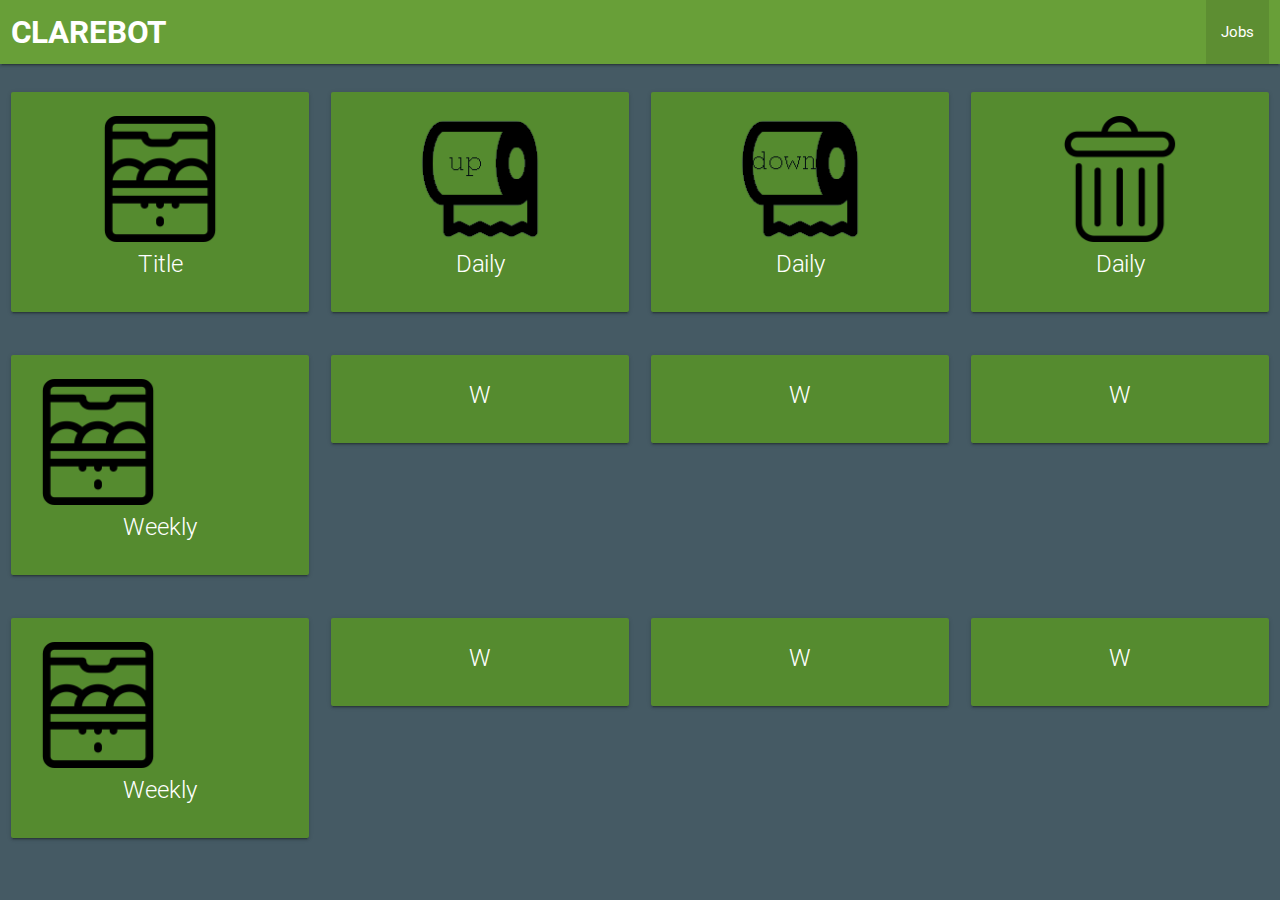
==== dashboard/index.html @ a00e63a8 "Added images and redeisgned layout" ====
<!DOCTYPE html>
<html>

<head>
    <meta charset="utf-8">
    <meta name="viewport" content="width=device-width, initial-scale=1.0" />

    <!--Import Google Icon Font-->
    <link href="http://fonts.googleapis.com/icon?family=Material+Icons" rel="stylesheet">

    <link type="text/css" rel="stylesheet" href="res/css/materialize.min.css" media="screen,projection" />
    <link type="text/css" rel="stylesheet" href="res/css/style.css" />
</head>

<body class="blue-grey darken-2">
    <div class="row">

        <nav>
            <div class="nav-wrapper light-green darken-2">
                <div class="col s12">
                    <a href="#!" class="brand-logo">Clarebot</a>
                    <ul class="right">
                        <li class="active"><a href="#">Jobs</a></li>
                    </ul>
                </div>
            </div>
        </nav>
    </div>

    <div class="row">
        <div class="col s3">
            <div class="card light-green darken-3">
                <div class="card-content white-text center">
                    <img src="res/img/dishwasher.png" alt="Kitchen" class="job-icon">
                    <span class="card-title">Title</span>

                </div>
            </div>
        </div>
        <div class="col s3">
            <div class="card light-green darken-3">
                <div class="card-content white-text center">
                  <img src="res/img/toilet-paper-up.png" alt="u/s Bathroom" class="job-icon">
                    <span class="card-title">Daily</span>
                </div>
            </div>
        </div>
        <div class="col s3">
            <div class="card light-green darken-3">
                <div class="card-content white-text center">
                  <img src="res/img/toilet-paper-down.png" alt="d/s Bathroom" class="job-icon">
                    <span class="card-title">Daily</span>
                </div>
            </div>
        </div>
        <div class="col s3">
            <div class="card light-green darken-3">
                <div class="card-content white-text center">
                  <img src="res/img/bin.png" alt="Rubbish" class="job-icon">
                    <span class="card-title">Daily</span>
                </div>
            </div>
        </div>
    </div>


    <div class="row">
        <div class="col s3">
            <div class="card light-green darken-3">
                <div class="card-content white-text">
                  <img src="res/img/dishwasher.png" alt="Kitchen" class="job-icon">
                    <span class="card-title center">Weekly</span>
                </div>
            </div>
        </div>
        <div class="col s3">
            <div class="card light-green darken-3">
                <div class="card-content white-text">
                    <span class="card-title center">W</span>
                </div>
            </div>
        </div>
        <div class="col s3">
            <div class="card light-green darken-3">
                <div class="card-content white-text">
                    <span class="card-title center">W</span>
                </div>
            </div>
        </div>
        <div class="col s3">
            <div class="card light-green darken-3">
                <div class="card-content white-text">
                    <span class="card-title center">W</span>
                </div>
            </div>
        </div>
    </div>

    <div class="row">
        <div class="col s3">
            <div class="card light-green darken-3">
                <div class="card-content white-text">
                  <img src="res/img/dishwasher.png" alt="Kitchen" class="job-icon">
                    <span class="card-title center">Weekly</span>
                </div>
            </div>
        </div>
        <div class="col s3">
            <div class="card light-green darken-3">
                <div class="card-content white-text">
                    <span class="card-title center">W</span>
                </div>
            </div>
        </div>
        <div class="col s3">
            <div class="card light-green darken-3">
                <div class="card-content white-text">
                    <span class="card-title center">W</span>
                </div>
            </div>
        </div>
        <div class="col s3">
            <div class="card light-green darken-3">
                <div class="card-content white-text">
                    <span class="card-title center">W</span>
                </div>
            </div>
        </div>
    </div>

    <!--Import jQuery before materialize.js-->
    <script type="text/javascript" src="https://code.jquery.com/jquery-2.1.1.min.js"></script>
    <script type="text/javascript" src="res/js/materialize.min.js"></script>
</body>

</html>
---- dashboard/res/css/style.css ----
.brand-logo {
  font-weight: 600;
  text-transform: uppercase;
}

.job-icon {
  height:14vh;
}

.card {

}
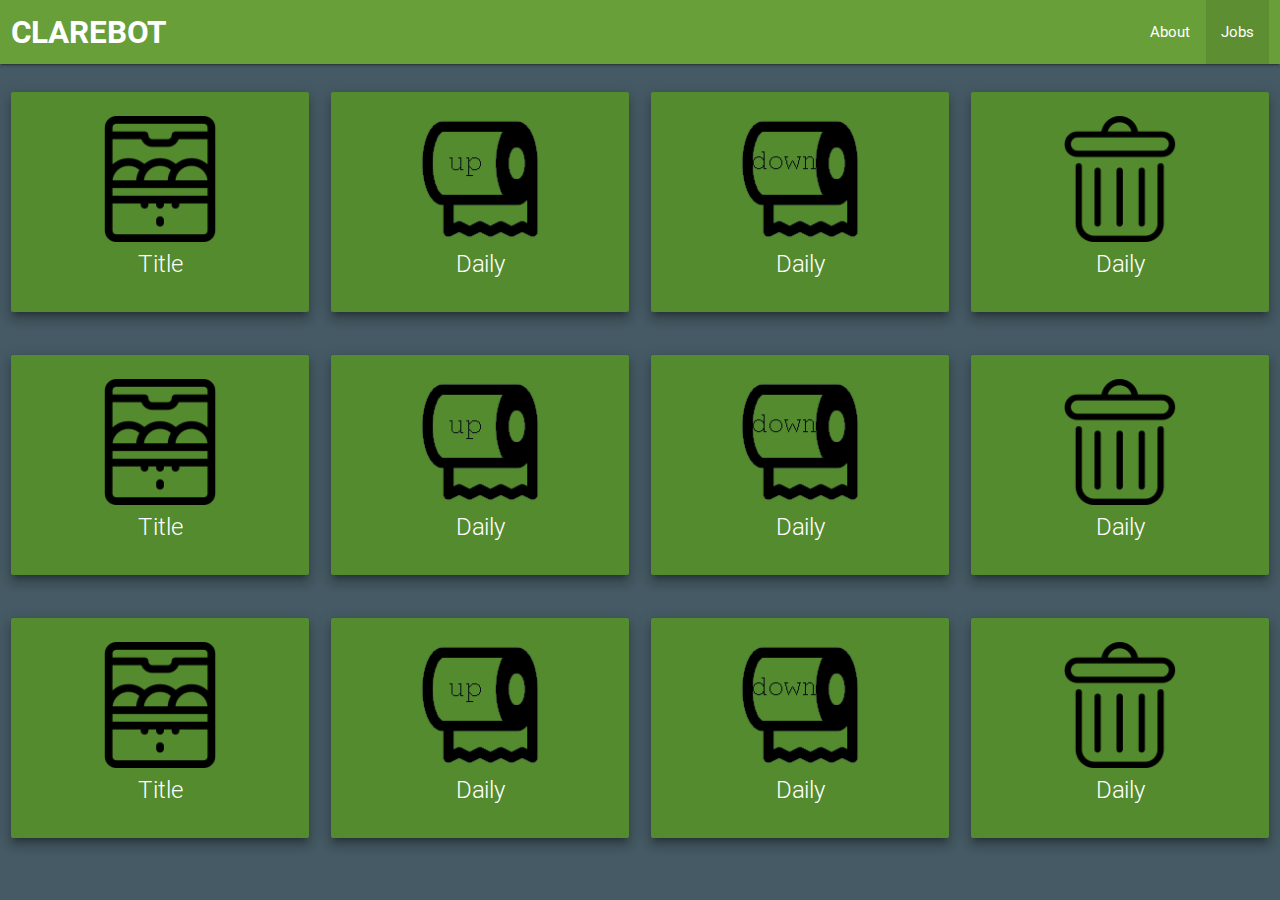
==== commit 831b6818: "Added responsive classes to cards" ====
--- a/dashboard/index.html
+++ b/dashboard/index.html
@@ -20,7 +20,8 @@
                 <div class="col s12">
                     <a href="#!" class="brand-logo">Clarebot</a>
                     <ul class="right">
-                        <li class="active"><a href="#">Jobs</a></li>
+                      <li><a href="about.html">About</a></li>
+                        <li class="active"><a href="index.html">Jobs</a></li>
                     </ul>
                 </div>
             </div>
@@ -28,8 +29,8 @@
     </div>
 
     <div class="row">
-        <div class="col s3">
-            <div class="card light-green darken-3">
+        <div class="col s12 m6 l3">
+            <div class="card light-green darken-3 z-depth-4">
                 <div class="card-content white-text center">
                     <img src="res/img/dishwasher.png" alt="Kitchen" class="job-icon">
                     <span class="card-title">Title</span>
@@ -38,7 +39,7 @@
             </div>
         </div>
         <div class="col s3">
-            <div class="card light-green darken-3">
+            <div class="card light-green darken-3 z-depth-4">
                 <div class="card-content white-text center">
                   <img src="res/img/toilet-paper-up.png" alt="u/s Bathroom" class="job-icon">
                     <span class="card-title">Daily</span>
@@ -46,7 +47,7 @@
             </div>
         </div>
         <div class="col s3">
-            <div class="card light-green darken-3">
+            <div class="card light-green darken-3 z-depth-4">
                 <div class="card-content white-text center">
                   <img src="res/img/toilet-paper-down.png" alt="d/s Bathroom" class="job-icon">
                     <span class="card-title">Daily</span>
@@ -54,7 +55,79 @@
             </div>
         </div>
         <div class="col s3">
-            <div class="card light-green darken-3">
+            <div class="card light-green darken-3 z-depth-4">
+                <div class="card-content white-text center">
+                  <img src="res/img/bin.png" alt="Rubbish" class="job-icon">
+                    <span class="card-title">Daily</span>
+                </div>
+            </div>
+        </div>
+    </div>
+
+    <div class="row">
+        <div class="col s3">
+            <div class="card light-green darken-3 z-depth-4">
+                <div class="card-content white-text center">
+                    <img src="res/img/dishwasher.png" alt="Kitchen" class="job-icon">
+                    <span class="card-title">Title</span>
+
+                </div>
+            </div>
+        </div>
+        <div class="col s3">
+            <div class="card light-green darken-3 z-depth-4">
+                <div class="card-content white-text center">
+                  <img src="res/img/toilet-paper-up.png" alt="u/s Bathroom" class="job-icon">
+                    <span class="card-title">Daily</span>
+                </div>
+            </div>
+        </div>
+        <div class="col s3">
+            <div class="card light-green darken-3 z-depth-4">
+                <div class="card-content white-text center">
+                  <img src="res/img/toilet-paper-down.png" alt="d/s Bathroom" class="job-icon">
+                    <span class="card-title">Daily</span>
+                </div>
+            </div>
+        </div>
+        <div class="col s3">
+            <div class="card light-green darken-3 z-depth-4">
+                <div class="card-content white-text center">
+                  <img src="res/img/bin.png" alt="Rubbish" class="job-icon">
+                    <span class="card-title">Daily</span>
+                </div>
+            </div>
+        </div>
+    </div>
+
+    <div class="row">
+        <div class="col s3">
+            <div class="card light-green darken-3 z-depth-4">
+                <div class="card-content white-text center">
+                    <img src="res/img/dishwasher.png" alt="Kitchen" class="job-icon">
+                    <span class="card-title">Title</span>
+
+                </div>
+            </div>
+        </div>
+        <div class="col s3">
+            <div class="card light-green darken-3 z-depth-4">
+                <div class="card-content white-text center">
+                  <img src="res/img/toilet-paper-up.png" alt="u/s Bathroom" class="job-icon">
+                    <span class="card-title">Daily</span>
+                </div>
+            </div>
+        </div>
+        <div class="col s3">
+            <div class="card light-green darken-3 z-depth-4">
+                <div class="card-content white-text center">
+                  <img src="res/img/toilet-paper-down.png" alt="d/s Bathroom" class="job-icon">
+                    <span class="card-title">Daily</span>
+                </div>
+            </div>
+        </div>
+        <div class="col s3">
+            <div class="card light-green darken-3 z-depth-4">
                 <div class="card-content white-text center">
                   <img src="res/img/bin.png" alt="Rubbish" class="job-icon">
                     <span class="card-title">Daily</span>
@@ -64,69 +137,6 @@
     </div>
 
 
-    <div class="row">
-        <div class="col s3">
-            <div class="card light-green darken-3">
-                <div class="card-content white-text">
-                  <img src="res/img/dishwasher.png" alt="Kitchen" class="job-icon">
-                    <span class="card-title center">Weekly</span>
-                </div>
-            </div>
-        </div>
-        <div class="col s3">
-            <div class="card light-green darken-3">
-                <div class="card-content white-text">
-                    <span class="card-title center">W</span>
-                </div>
-            </div>
-        </div>
-        <div class="col s3">
-            <div class="card light-green darken-3">
-                <div class="card-content white-text">
-                    <span class="card-title center">W</span>
-                </div>
-            </div>
-        </div>
-        <div class="col s3">
-            <div class="card light-green darken-3">
-                <div class="card-content white-text">
-                    <span class="card-title center">W</span>
-                </div>
-            </div>
-        </div>
-    </div>
-
-    <div class="row">
-        <div class="col s3">
-            <div class="card light-green darken-3">
-                <div class="card-content white-text">
-                  <img src="res/img/dishwasher.png" alt="Kitchen" class="job-icon">
-                    <span class="card-title center">Weekly</span>
-                </div>
-            </div>
-        </div>
-        <div class="col s3">
-            <div class="card light-green darken-3">
-                <div class="card-content white-text">
-                    <span class="card-title center">W</span>
-                </div>
-            </div>
-        </div>
-        <div class="col s3">
-            <div class="card light-green darken-3">
-                <div class="card-content white-text">
-                    <span class="card-title center">W</span>
-                </div>
-            </div>
-        </div>
-        <div class="col s3">
-            <div class="card light-green darken-3">
-                <div class="card-content white-text">
-                    <span class="card-title center">W</span>
-                </div>
-            </div>
-        </div>
-    </div>
 
     <!--Import jQuery before materialize.js-->
     <script type="text/javascript" src="https://code.jquery.com/jquery-2.1.1.min.js"></script>
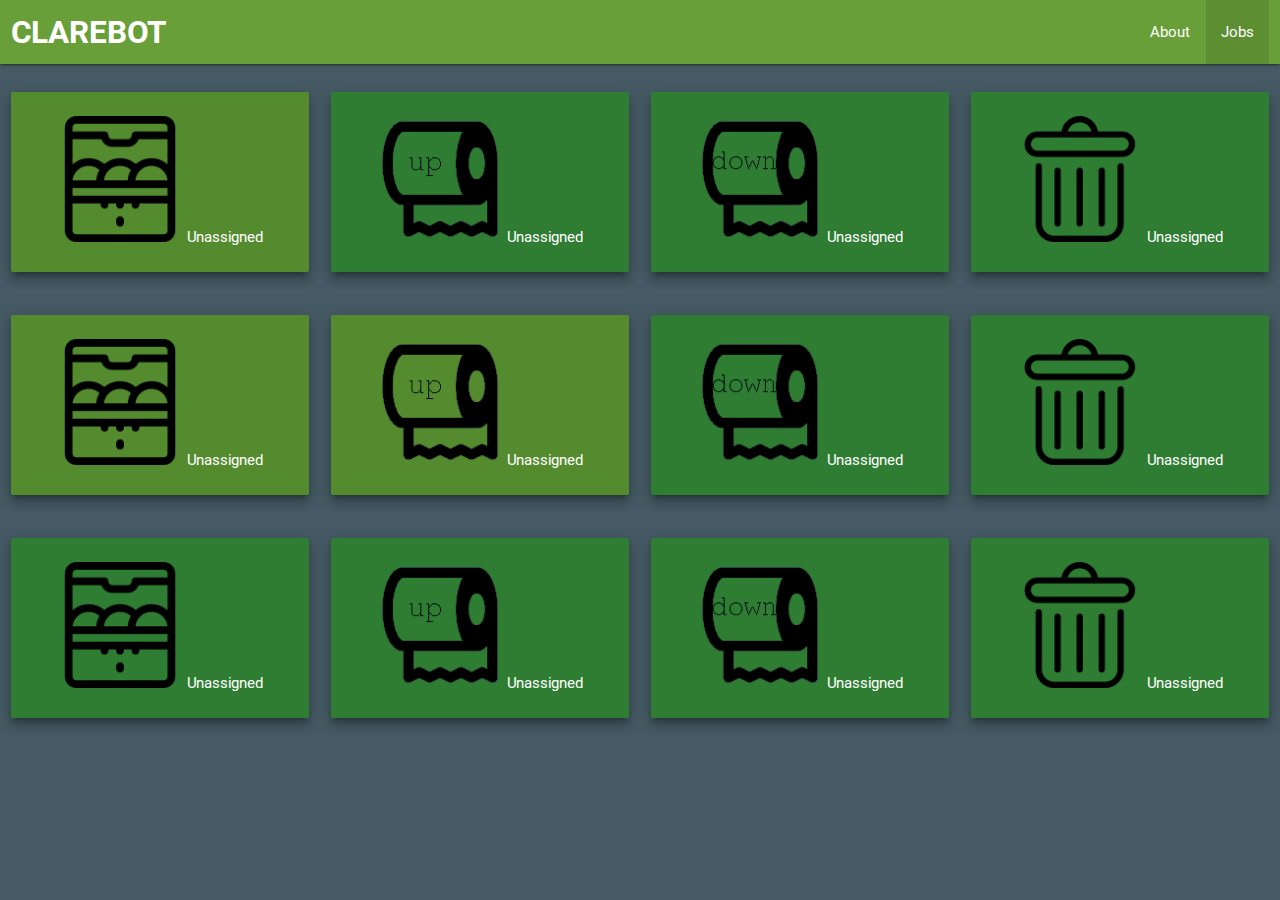
==== commit ed0b2085: "Updated colours of cards" ====
--- a/dashboard/index.html
+++ b/dashboard/index.html
@@ -33,104 +33,104 @@
             <div class="card light-green darken-3 z-depth-4">
                 <div class="card-content white-text center">
                     <img src="res/img/dishwasher.png" alt="Kitchen" class="job-icon">
-                    <span class="card-title">Title</span>
+                    <span class="card-Unassigned">Unassigned</span>
 
                 </div>
             </div>
         </div>
-        <div class="col s3">
-            <div class="card light-green darken-3 z-depth-4">
+        <div class="col s12 m6 l3">
+            <div class="card green darken-3 z-depth-4">
                 <div class="card-content white-text center">
                   <img src="res/img/toilet-paper-up.png" alt="u/s Bathroom" class="job-icon">
-                    <span class="card-title">Daily</span>
+                    <span class="card-Unassigned">Unassigned</span>
                 </div>
             </div>
         </div>
-        <div class="col s3">
-            <div class="card light-green darken-3 z-depth-4">
+        <div class="col s12 m6 l3">
+            <div class="card green darken-3 z-depth-4">
                 <div class="card-content white-text center">
                   <img src="res/img/toilet-paper-down.png" alt="d/s Bathroom" class="job-icon">
-                    <span class="card-title">Daily</span>
+                    <span class="card-Unassigned">Unassigned</span>
                 </div>
             </div>
         </div>
-        <div class="col s3">
-            <div class="card light-green darken-3 z-depth-4">
+        <div class="col s12 m6 l3">
+            <div class="card green darken-3 z-depth-4">
                 <div class="card-content white-text center">
                   <img src="res/img/bin.png" alt="Rubbish" class="job-icon">
-                    <span class="card-title">Daily</span>
+                    <span class="card-Unassigned">Unassigned</span>
                 </div>
             </div>
         </div>
     </div>
 
     <div class="row">
-        <div class="col s3">
+        <div class="col s12 m6 l3">
             <div class="card light-green darken-3 z-depth-4">
                 <div class="card-content white-text center">
                     <img src="res/img/dishwasher.png" alt="Kitchen" class="job-icon">
-                    <span class="card-title">Title</span>
+                    <span class="card-Unassigned">Unassigned</span>
 
                 </div>
             </div>
         </div>
-        <div class="col s3">
+        <div class="col s12 m6 l3">
             <div class="card light-green darken-3 z-depth-4">
                 <div class="card-content white-text center">
                   <img src="res/img/toilet-paper-up.png" alt="u/s Bathroom" class="job-icon">
-                    <span class="card-title">Daily</span>
+                    <span class="card-Unassigned">Unassigned</span>
                 </div>
             </div>
         </div>
-        <div class="col s3">
-            <div class="card light-green darken-3 z-depth-4">
+        <div class="col s12 m6 l3">
+            <div class="card green darken-3 z-depth-4">
                 <div class="card-content white-text center">
                   <img src="res/img/toilet-paper-down.png" alt="d/s Bathroom" class="job-icon">
-                    <span class="card-title">Daily</span>
+                    <span class="card-Unassigned">Unassigned</span>
                 </div>
             </div>
         </div>
-        <div class="col s3">
-            <div class="card light-green darken-3 z-depth-4">
+        <div class="col s12 m6 l3">
+            <div class="card green darken-3 z-depth-4">
                 <div class="card-content white-text center">
                   <img src="res/img/bin.png" alt="Rubbish" class="job-icon">
-                    <span class="card-title">Daily</span>
+                    <span class="card-Unassigned">Unassigned</span>
                 </div>
             </div>
         </div>
     </div>
 
     <div class="row">
-        <div class="col s3">
-            <div class="card light-green darken-3 z-depth-4">
+        <div class="col s12 m6 l3">
+            <div class="card green darken-3 z-depth-4">
                 <div class="card-content white-text center">
                     <img src="res/img/dishwasher.png" alt="Kitchen" class="job-icon">
-                    <span class="card-title">Title</span>
+                    <span class="card-Unassigned">Unassigned</span>
 
                 </div>
             </div>
         </div>
-        <div class="col s3">
-            <div class="card light-green darken-3 z-depth-4">
+        <div class="col s12 m6 l3">
+            <div class="card green darken-3 z-depth-4">
                 <div class="card-content white-text center">
                   <img src="res/img/toilet-paper-up.png" alt="u/s Bathroom" class="job-icon">
-                    <span class="card-title">Daily</span>
+                    <span class="card-Unassigned">Unassigned</span>
                 </div>
             </div>
         </div>
-        <div class="col s3">
-            <div class="card light-green darken-3 z-depth-4">
+        <div class="col s12 m6 l3">
+            <div class="card green darken-3 z-depth-4">
                 <div class="card-content white-text center">
                   <img src="res/img/toilet-paper-down.png" alt="d/s Bathroom" class="job-icon">
-                    <span class="card-title">Daily</span>
+                    <span class="card-Unassigned">Unassigned</span>
                 </div>
             </div>
         </div>
-        <div class="col s3">
-            <div class="card light-green darken-3 z-depth-4">
+        <div class="col s12 m6 l3">
+            <div class="card green darken-3 z-depth-4">
                 <div class="card-content white-text center">
                   <img src="res/img/bin.png" alt="Rubbish" class="job-icon">
-                    <span class="card-title">Daily</span>
+                    <span class="card-Unassigned">Unassigned</span>
                 </div>
             </div>
         </div>
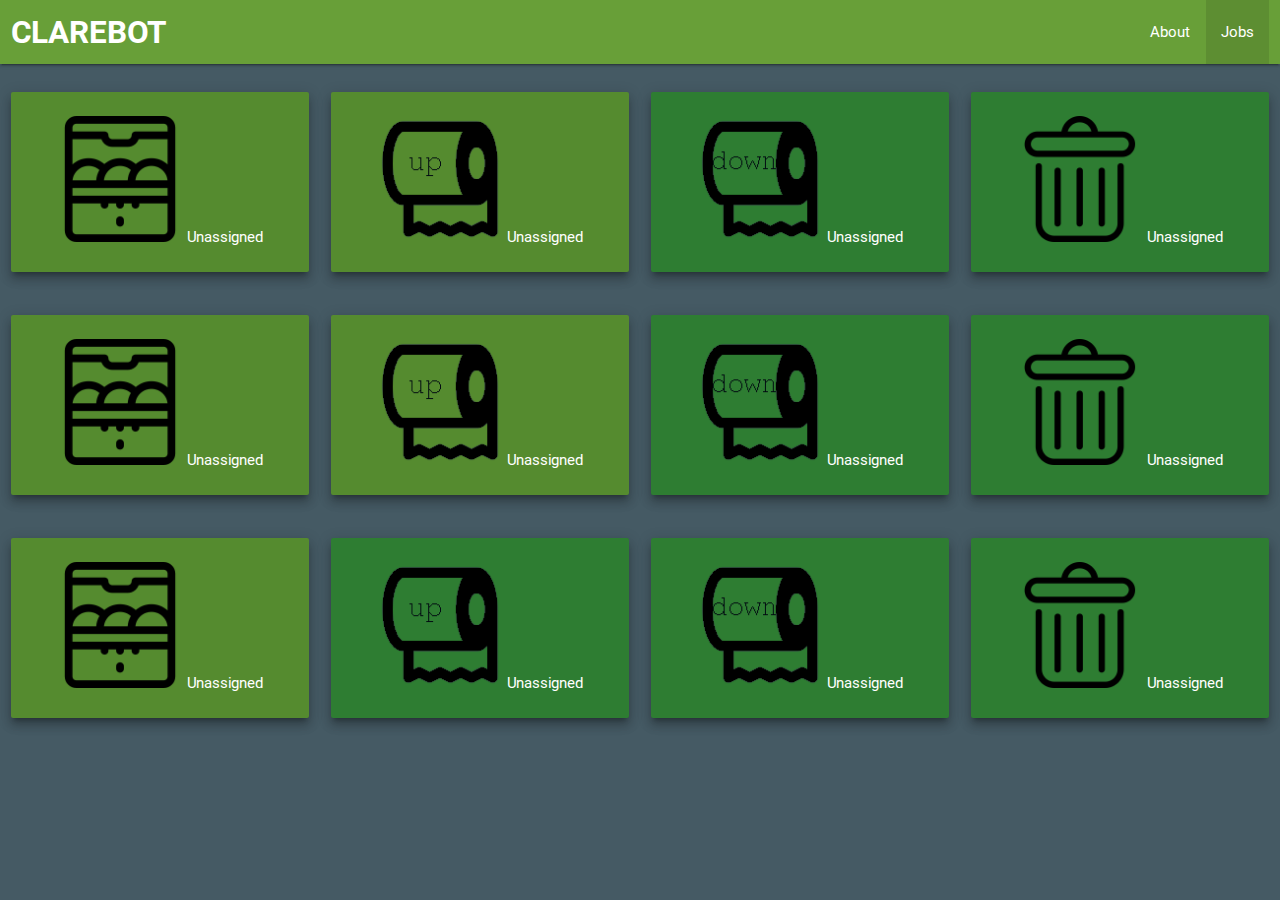
==== commit eb296200: "Updated colours to be next to each other" ====
--- a/dashboard/index.html
+++ b/dashboard/index.html
@@ -21,7 +21,7 @@
                     <a href="#!" class="brand-logo">Clarebot</a>
                     <ul class="right">
                       <li><a href="about.html">About</a></li>
-                        <li class="active"><a href="index.html">Jobs</a></li>
+                      <li class="active"><a href="index.html">Jobs</a></li>
                     </ul>
                 </div>
             </div>
@@ -39,7 +39,7 @@
             </div>
         </div>
         <div class="col s12 m6 l3">
-            <div class="card green darken-3 z-depth-4">
+            <div class="card light-green darken-3 z-depth-4">
                 <div class="card-content white-text center">
                   <img src="res/img/toilet-paper-up.png" alt="u/s Bathroom" class="job-icon">
                     <span class="card-Unassigned">Unassigned</span>
@@ -102,7 +102,7 @@
 
     <div class="row">
         <div class="col s12 m6 l3">
-            <div class="card green darken-3 z-depth-4">
+            <div class="card light-green darken-3 z-depth-4">
                 <div class="card-content white-text center">
                     <img src="res/img/dishwasher.png" alt="Kitchen" class="job-icon">
                     <span class="card-Unassigned">Unassigned</span>
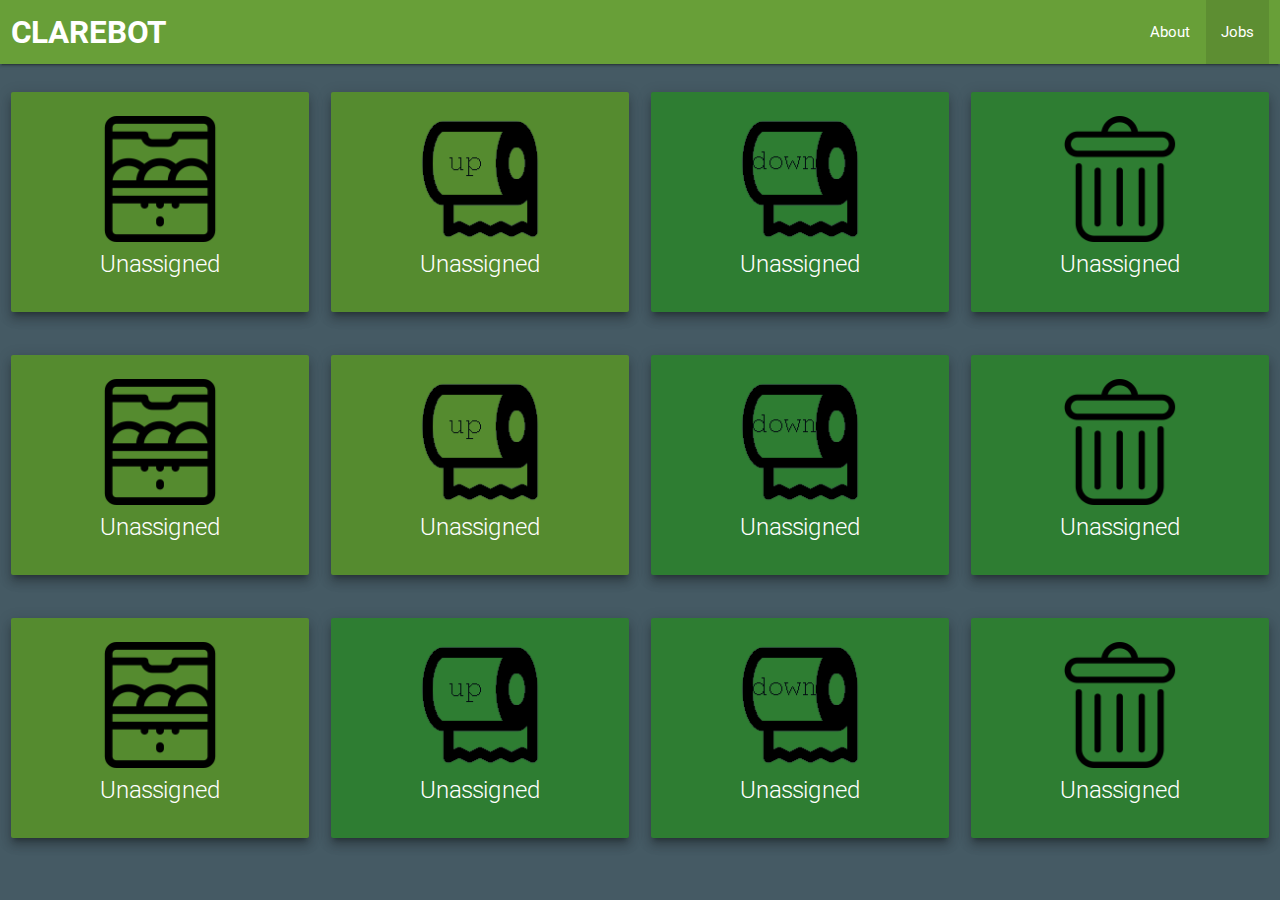
==== commit 88066901: "Fixed up class name" ====
--- a/dashboard/index.html
+++ b/dashboard/index.html
@@ -14,7 +14,6 @@
 
 <body class="blue-grey darken-2">
     <div class="row">
-
         <nav>
             <div class="nav-wrapper light-green darken-2">
                 <div class="col s12">
@@ -33,7 +32,7 @@
             <div class="card light-green darken-3 z-depth-4">
                 <div class="card-content white-text center">
                     <img src="res/img/dishwasher.png" alt="Kitchen" class="job-icon">
-                    <span class="card-Unassigned">Unassigned</span>
+                    <span class="card-title">Unassigned</span>
 
                 </div>
             </div>
@@ -42,7 +41,7 @@
             <div class="card light-green darken-3 z-depth-4">
                 <div class="card-content white-text center">
                   <img src="res/img/toilet-paper-up.png" alt="u/s Bathroom" class="job-icon">
-                    <span class="card-Unassigned">Unassigned</span>
+                    <span class="card-title">Unassigned</span>
                 </div>
             </div>
         </div>
@@ -50,7 +49,7 @@
             <div class="card green darken-3 z-depth-4">
                 <div class="card-content white-text center">
                   <img src="res/img/toilet-paper-down.png" alt="d/s Bathroom" class="job-icon">
-                    <span class="card-Unassigned">Unassigned</span>
+                    <span class="card-title">Unassigned</span>
                 </div>
             </div>
         </div>
@@ -58,7 +57,7 @@
             <div class="card green darken-3 z-depth-4">
                 <div class="card-content white-text center">
                   <img src="res/img/bin.png" alt="Rubbish" class="job-icon">
-                    <span class="card-Unassigned">Unassigned</span>
+                    <span class="card-title">Unassigned</span>
                 </div>
             </div>
         </div>
@@ -69,7 +68,7 @@
             <div class="card light-green darken-3 z-depth-4">
                 <div class="card-content white-text center">
                     <img src="res/img/dishwasher.png" alt="Kitchen" class="job-icon">
-                    <span class="card-Unassigned">Unassigned</span>
+                    <span class="card-title">Unassigned</span>
 
                 </div>
             </div>
@@ -78,7 +77,7 @@
             <div class="card light-green darken-3 z-depth-4">
                 <div class="card-content white-text center">
                   <img src="res/img/toilet-paper-up.png" alt="u/s Bathroom" class="job-icon">
-                    <span class="card-Unassigned">Unassigned</span>
+                    <span class="card-title">Unassigned</span>
                 </div>
             </div>
         </div>
@@ -86,7 +85,7 @@
             <div class="card green darken-3 z-depth-4">
                 <div class="card-content white-text center">
                   <img src="res/img/toilet-paper-down.png" alt="d/s Bathroom" class="job-icon">
-                    <span class="card-Unassigned">Unassigned</span>
+                    <span class="card-title">Unassigned</span>
                 </div>
             </div>
         </div>
@@ -94,7 +93,7 @@
             <div class="card green darken-3 z-depth-4">
                 <div class="card-content white-text center">
                   <img src="res/img/bin.png" alt="Rubbish" class="job-icon">
-                    <span class="card-Unassigned">Unassigned</span>
+                    <span class="card-title">Unassigned</span>
                 </div>
             </div>
         </div>
@@ -105,7 +104,7 @@
             <div class="card light-green darken-3 z-depth-4">
                 <div class="card-content white-text center">
                     <img src="res/img/dishwasher.png" alt="Kitchen" class="job-icon">
-                    <span class="card-Unassigned">Unassigned</span>
+                    <span class="card-title">Unassigned</span>
 
                 </div>
             </div>
@@ -114,7 +113,7 @@
             <div class="card green darken-3 z-depth-4">
                 <div class="card-content white-text center">
                   <img src="res/img/toilet-paper-up.png" alt="u/s Bathroom" class="job-icon">
-                    <span class="card-Unassigned">Unassigned</span>
+                    <span class="card-title">Unassigned</span>
                 </div>
             </div>
         </div>
@@ -122,7 +121,7 @@
             <div class="card green darken-3 z-depth-4">
                 <div class="card-content white-text center">
                   <img src="res/img/toilet-paper-down.png" alt="d/s Bathroom" class="job-icon">
-                    <span class="card-Unassigned">Unassigned</span>
+                    <span class="card-title">Unassigned</span>
                 </div>
             </div>
         </div>
@@ -130,7 +129,7 @@
             <div class="card green darken-3 z-depth-4">
                 <div class="card-content white-text center">
                   <img src="res/img/bin.png" alt="Rubbish" class="job-icon">
-                    <span class="card-Unassigned">Unassigned</span>
+                    <span class="card-title">Unassigned</span>
                 </div>
             </div>
         </div>
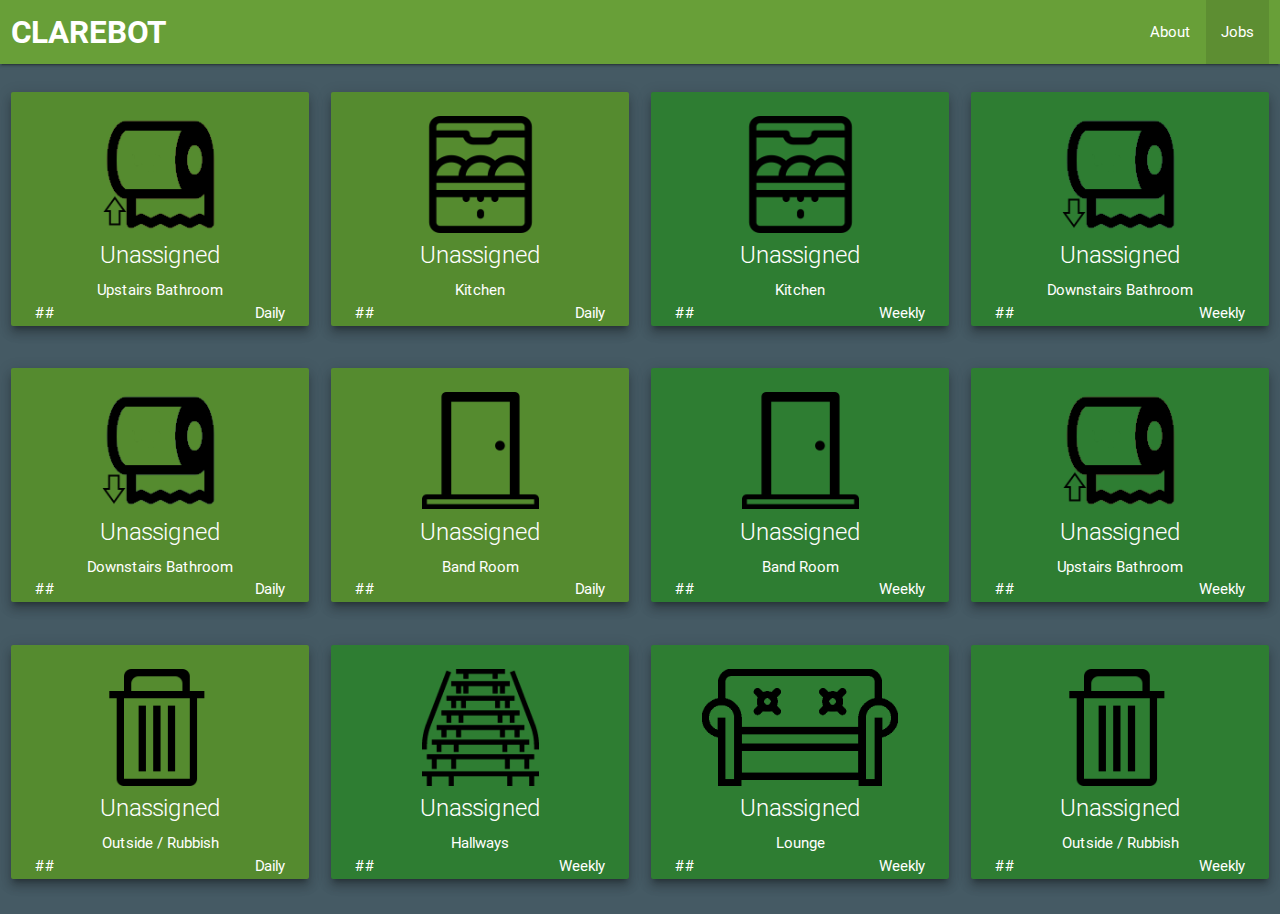
==== commit 214f7e81: "Updated UI & added about page" ====
--- a/dashboard/index.html
+++ b/dashboard/index.html
@@ -4,6 +4,8 @@
 <head>
     <meta charset="utf-8">
     <meta name="viewport" content="width=device-width, initial-scale=1.0" />
+    <title>Clarebot</title>
+    <link rel="shortcut icon" href="res/img/favicon.png">
 
     <!--Import Google Icon Font-->
     <link href="http://fonts.googleapis.com/icon?family=Material+Icons" rel="stylesheet">
@@ -18,7 +20,7 @@
             <div class="nav-wrapper light-green darken-2">
                 <div class="col s12">
                     <a href="#!" class="brand-logo">Clarebot</a>
-                    <ul class="right">
+                    <ul id="nav-mobile" class="right hide-on-med-and-down">
                       <li><a href="about.html">About</a></li>
                       <li class="active"><a href="index.html">Jobs</a></li>
                     </ul>
@@ -31,17 +33,33 @@
         <div class="col s12 m6 l3">
             <div class="card light-green darken-3 z-depth-4">
                 <div class="card-content white-text center">
-                    <img src="res/img/dishwasher.png" alt="Kitchen" class="job-icon">
-                    <span class="card-title">Unassigned</span>
-
+                  <img src="res/img/toilet-paper-up.png" alt="u/s Bathroom" class="job-icon">
+                  <span class="card-title" id="bathroom-up--daily-person">Unassigned</span>
+                  <p>Upstairs Bathroom</p>
+                  <div class="left"><p id="bathroom-up--daily-timer">##</p></div>
+                  <div class="right"><p>Daily</p></div>
                 </div>
             </div>
         </div>
         <div class="col s12 m6 l3">
             <div class="card light-green darken-3 z-depth-4">
                 <div class="card-content white-text center">
-                  <img src="res/img/toilet-paper-up.png" alt="u/s Bathroom" class="job-icon">
-                    <span class="card-title">Unassigned</span>
+                    <img src="res/img/dishwasher.png" alt="Kitchen" class="job-icon">
+                    <span class="card-title" id="kitchen--daily-person">Unassigned</span>
+                    <p>Kitchen</p>
+                    <div class="left"><p id="kitchen--daily-timer">##</p></div>
+                    <div class="right"><p>Daily</p></div>
+                </div>
+            </div>
+        </div>
+        <div class="col s12 m6 l3">
+            <div class="card green darken-3 z-depth-4">
+                <div class="card-content white-text center">
+                  <img src="res/img/dishwasher.png" alt="Kitchen" class="job-icon">
+                  <span class="card-title" id="kitchen--weekly-person">Unassigned</span>
+                  <p>Kitchen</p>
+                  <div class="left"><p id="kitchen--weekly-timer">##</p></div>
+                  <div class="right"><p>Weekly</p></div>
                 </div>
             </div>
         </div>
@@ -49,15 +67,10 @@
             <div class="card green darken-3 z-depth-4">
                 <div class="card-content white-text center">
                   <img src="res/img/toilet-paper-down.png" alt="d/s Bathroom" class="job-icon">
-                    <span class="card-title">Unassigned</span>
-                </div>
-            </div>
-        </div>
-        <div class="col s12 m6 l3">
-            <div class="card green darken-3 z-depth-4">
-                <div class="card-content white-text center">
-                  <img src="res/img/bin.png" alt="Rubbish" class="job-icon">
-                    <span class="card-title">Unassigned</span>
+                  <span class="card-title" id="bathroom-down--weekly-person">Unassigned</span>
+                  <p>Downstairs Bathroom</p>
+                  <div class="left"><p id="bathroom-down--weekly-timer">##</p></div>
+                  <div class="right"><p>Weekly</p></div>
                 </div>
             </div>
         </div>
@@ -67,33 +80,44 @@
         <div class="col s12 m6 l3">
             <div class="card light-green darken-3 z-depth-4">
                 <div class="card-content white-text center">
-                    <img src="res/img/dishwasher.png" alt="Kitchen" class="job-icon">
-                    <span class="card-title">Unassigned</span>
-
+                  <img src="res/img/toilet-paper-down.png" alt="d/s Bathroom" class="job-icon">
+                  <span class="card-title" id="bathroom-down--daily-person">Unassigned</span>
+                  <p>Downstairs Bathroom</p>
+                  <div class="left"><p id="bathroom-down--daily-timer">##</p></div>
+                  <div class="right"><p>Daily</p></div>
                 </div>
             </div>
         </div>
         <div class="col s12 m6 l3">
             <div class="card light-green darken-3 z-depth-4">
                 <div class="card-content white-text center">
-                  <img src="res/img/toilet-paper-up.png" alt="u/s Bathroom" class="job-icon">
-                    <span class="card-title">Unassigned</span>
+                    <img src="res/img/downstairs.png" alt="Downstairs" class="job-icon">
+                    <span class="card-title" id="downstairs--daily-person">Unassigned</span>
+                    <p>Band Room</p>
+                    <div class="left"><p id="downstairs--daily-timer">##</p></div>
+                    <div class="right"><p>Daily</p></div>
                 </div>
             </div>
         </div>
         <div class="col s12 m6 l3">
             <div class="card green darken-3 z-depth-4">
                 <div class="card-content white-text center">
-                  <img src="res/img/toilet-paper-down.png" alt="d/s Bathroom" class="job-icon">
-                    <span class="card-title">Unassigned</span>
+                  <img src="res/img/downstairs.png" alt="Downstairs" class="job-icon">
+                  <span class="card-title" id="downstairs--weekly-person">Unassigned</span>
+                  <p>Band Room</p>
+                  <div class="left"><p id="bathroom--weekly-timer">##</p></div>
+                  <div class="right"><p>Weekly</p></div>
                 </div>
             </div>
         </div>
         <div class="col s12 m6 l3">
             <div class="card green darken-3 z-depth-4">
                 <div class="card-content white-text center">
-                  <img src="res/img/bin.png" alt="Rubbish" class="job-icon">
-                    <span class="card-title">Unassigned</span>
+                  <img src="res/img/toilet-paper-up.png" alt="u/s Bathroom" class="job-icon">
+                  <span class="card-title" id="bathroom-up--weekly-person">Unassigned</span>
+                  <p>Upstairs Bathroom</p>
+                  <div class="left"><p id="bathroom-up--weekly-timer">##</p></div>
+                  <div class="right"><p>Weekly</p></div>
                 </div>
             </div>
         </div>
@@ -103,25 +127,33 @@
         <div class="col s12 m6 l3">
             <div class="card light-green darken-3 z-depth-4">
                 <div class="card-content white-text center">
-                    <img src="res/img/dishwasher.png" alt="Kitchen" class="job-icon">
-                    <span class="card-title">Unassigned</span>
-
+                    <img src="res/img/bin.png" alt="Outside/Rubbish" class="job-icon">
+                    <span class="card-title" id="outside--daily-person">Unassigned</span>
+                    <p>Outside / Rubbish</p>
+                    <div class="left"><p id="outside--daily-timer">##</p></div>
+                    <div class="right"><p>Daily</p></div>
                 </div>
             </div>
         </div>
         <div class="col s12 m6 l3">
             <div class="card green darken-3 z-depth-4">
                 <div class="card-content white-text center">
-                  <img src="res/img/toilet-paper-up.png" alt="u/s Bathroom" class="job-icon">
-                    <span class="card-title">Unassigned</span>
+                  <img src="res/img/hallways.png" alt="Hallways" class="job-icon">
+                  <span class="card-title" id="hallway--weekly-person">Unassigned</span>
+                  <p>Hallways</p>
+                  <div class="left"><p id="hallway--weekly-timer">##</p></div>
+                  <div class="right"><p>Weekly</p></div>
                 </div>
             </div>
         </div>
         <div class="col s12 m6 l3">
             <div class="card green darken-3 z-depth-4">
                 <div class="card-content white-text center">
-                  <img src="res/img/toilet-paper-down.png" alt="d/s Bathroom" class="job-icon">
-                    <span class="card-title">Unassigned</span>
+                  <img src="res/img/sofa.png" alt="Lounge" class="job-icon">
+                  <span class="card-title" id="lounge--weekly-person">Unassigned</span>
+                  <p>Lounge</p>
+                  <div class="left"><p id="lounge--weekly-timer">##</p></div>
+                  <div class="right"><p>Weekly</p></div>
                 </div>
             </div>
         </div>
@@ -129,7 +161,10 @@
             <div class="card green darken-3 z-depth-4">
                 <div class="card-content white-text center">
                   <img src="res/img/bin.png" alt="Rubbish" class="job-icon">
-                    <span class="card-title">Unassigned</span>
+                  <span class="card-title" id="outside--weekly-person">Unassigned</span>
+                  <p>Outside / Rubbish</p>
+                  <div class="left"><p id="outside--weekly-timer">##</p></div>
+                  <div class="right"><p>Weekly</p></div>
                 </div>
             </div>
         </div>
@@ -140,6 +175,7 @@
     <!--Import jQuery before materialize.js-->
     <script type="text/javascript" src="https://code.jquery.com/jquery-2.1.1.min.js"></script>
     <script type="text/javascript" src="res/js/materialize.min.js"></script>
+    <script src="res/js/app.js" charset="utf-8"></script>
 </body>
 
 </html>
--- a/dashboard/res/css/style.css
+++ b/dashboard/res/css/style.css
@@ -4,9 +4,10 @@
 }
 
 .job-icon {
-  height:14vh;
+  height:13vh;
 }
 
-.card {
-
+.github {
+  height: 40px;
+  width: 40px;
 }
